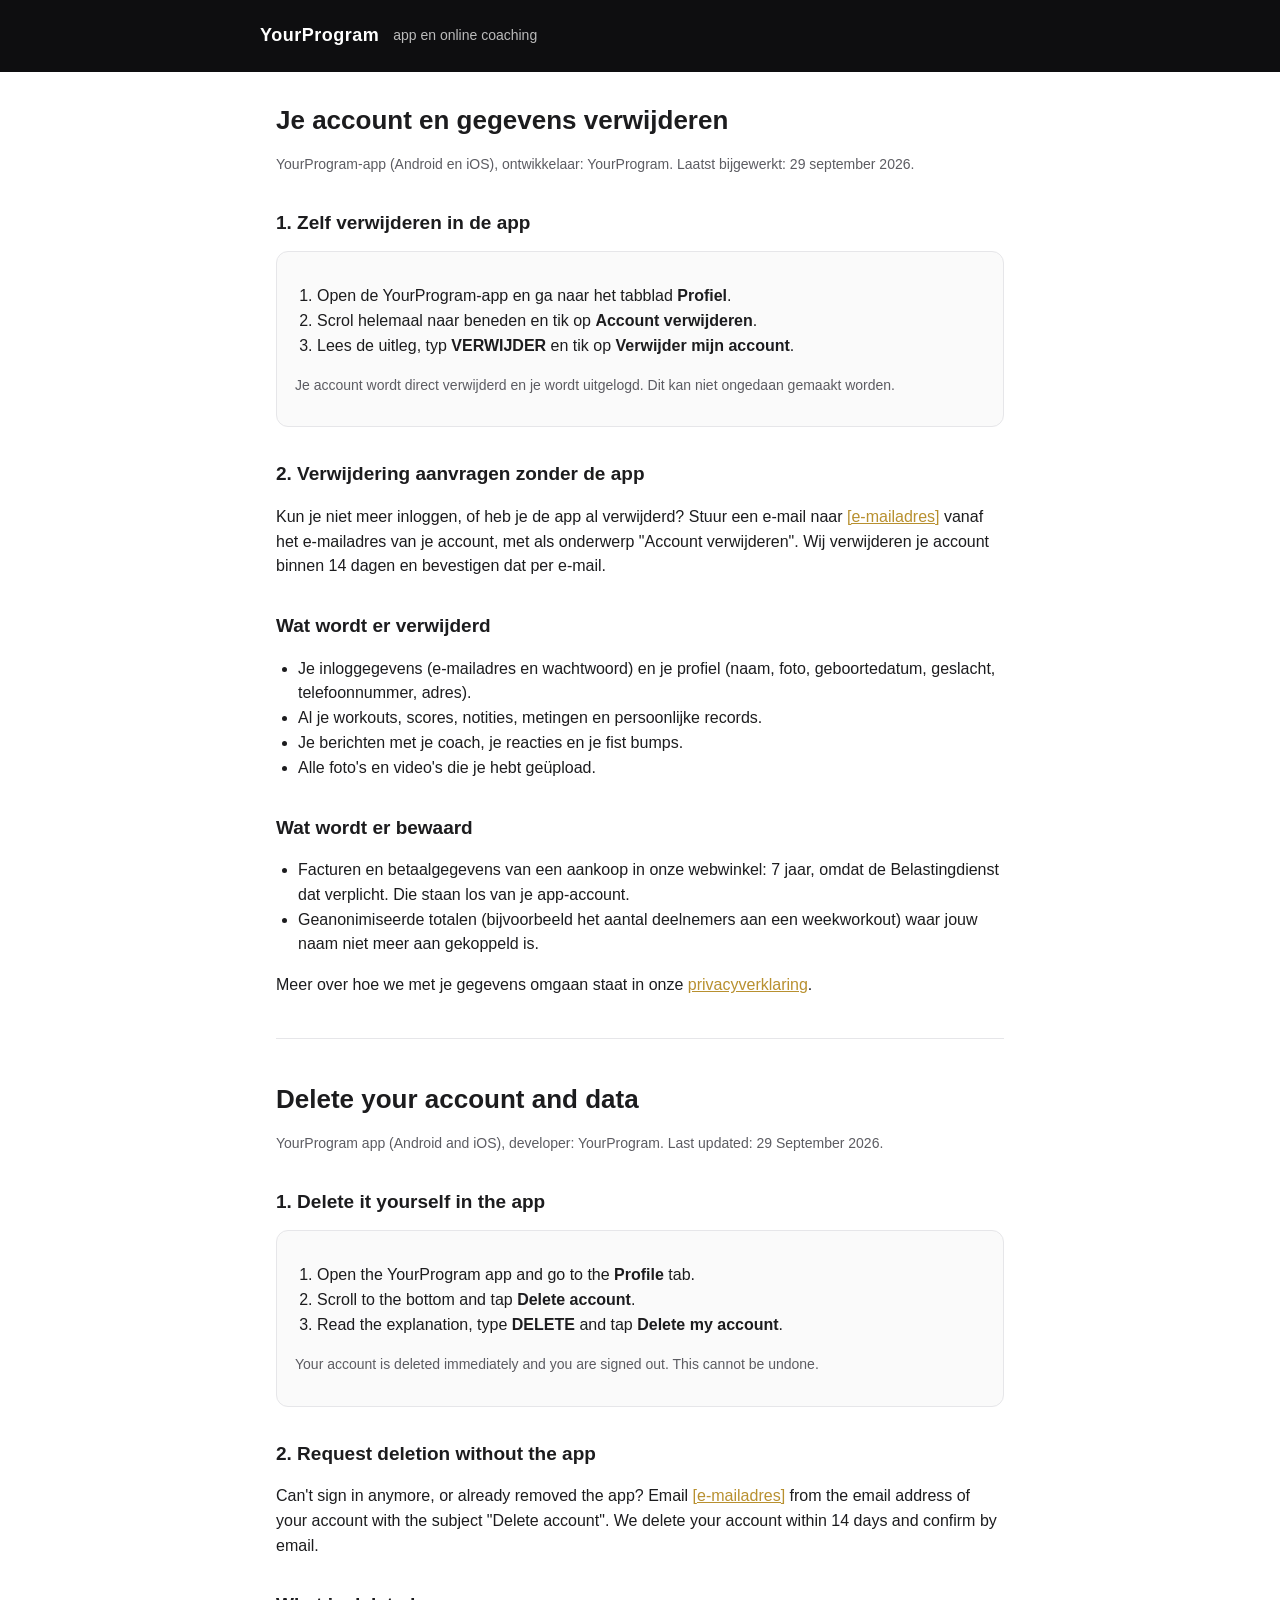
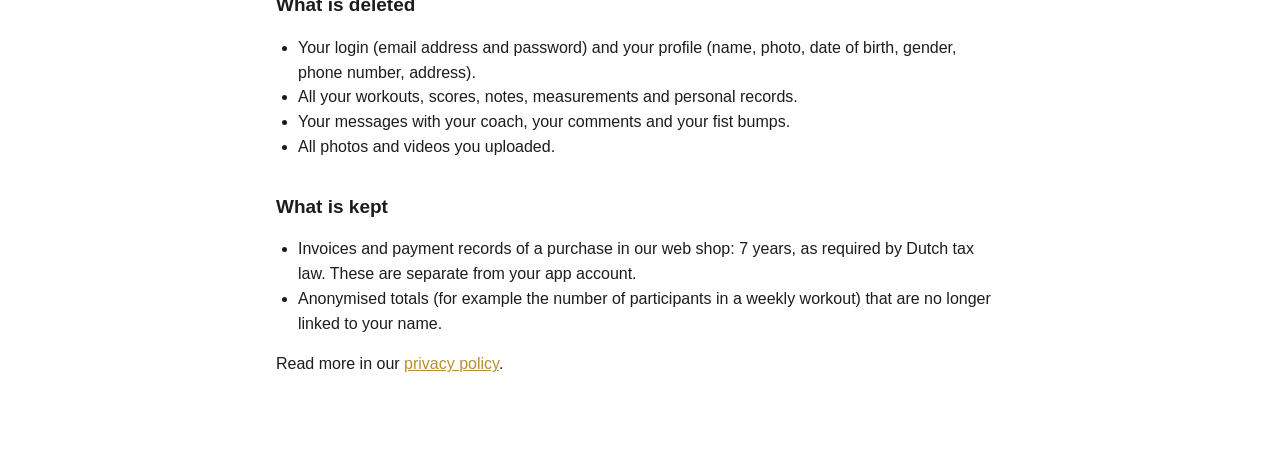
==== account-verwijderen.html @ 651f5249 "Pagina account-verwijderen.html (NL/EN) voor de Google Play-verklaring gegevensverwijdering Co-Autho" ====
<!doctype html>
<html lang="nl">
<head>
  <meta charset="utf-8">
  <meta name="viewport" content="width=device-width, initial-scale=1">
  <title>Account en gegevens verwijderen | YourProgram</title>
  <meta name="description" content="Zo verwijder je je account en je gegevens in de YourProgram-app, of vraag je verwijdering aan.">
  <style>
    :root { --ink: #0E0E10; --paper: #ffffff; --tekst: #1c1c1e; --grijs: #5c5c62; --goud: #b8902f; --lijn: #e6e6e9; }
    * { box-sizing: border-box; }
    body { margin: 0; font-family: Inter, -apple-system, "Segoe UI", Roboto, Arial, sans-serif; color: var(--tekst); background: var(--paper); line-height: 1.55; }
    header { background: var(--ink); color: #fff; padding: 22px 16px; }
    header .inner { max-width: 760px; margin: 0 auto; display: flex; align-items: center; gap: 14px; }
    header strong { font-size: 18px; letter-spacing: .5px; }
    main { max-width: 760px; margin: 0 auto; padding: 28px 16px 56px; }
    h1 { font-size: 26px; margin: 0 0 6px; }
    h2 { font-size: 19px; margin: 32px 0 8px; }
    p, li { font-size: 16px; }
    ol, ul { padding-left: 22px; }
    .box { border: 1px solid var(--lijn); border-radius: 12px; padding: 16px 18px; margin: 14px 0; background: #fafafa; }
    .klein { color: var(--grijs); font-size: 14px; }
    a { color: var(--goud); }
    hr { border: 0; border-top: 1px solid var(--lijn); margin: 40px 0; }
  </style>
</head>
<body>
  <header><div class="inner"><strong>YourProgram</strong><span class="klein" style="color:#bbb">app en online coaching</span></div></header>
  <main>
    <h1>Je account en gegevens verwijderen</h1>
    <p class="klein">YourProgram-app (Android en iOS), ontwikkelaar: YourProgram. Laatst bijgewerkt: 29 september 2026.</p>

    <h2>1. Zelf verwijderen in de app</h2>
    <div class="box">
      <ol>
        <li>Open de YourProgram-app en ga naar het tabblad <strong>Profiel</strong>.</li>
        <li>Scrol helemaal naar beneden en tik op <strong>Account verwijderen</strong>.</li>
        <li>Lees de uitleg, typ <strong>VERWIJDER</strong> en tik op <strong>Verwijder mijn account</strong>.</li>
      </ol>
      <p class="klein">Je account wordt direct verwijderd en je wordt uitgelogd. Dit kan niet ongedaan gemaakt worden.</p>
    </div>

    <h2>2. Verwijdering aanvragen zonder de app</h2>
    <p>Kun je niet meer inloggen, of heb je de app al verwijderd? Stuur een e-mail naar <a href="mailto:[e-mailadres]">[e-mailadres]</a> vanaf het e-mailadres van je account, met als onderwerp "Account verwijderen". Wij verwijderen je account binnen 14 dagen en bevestigen dat per e-mail.</p>

    <h2>Wat wordt er verwijderd</h2>
    <ul>
      <li>Je inloggegevens (e-mailadres en wachtwoord) en je profiel (naam, foto, geboortedatum, geslacht, telefoonnummer, adres).</li>
      <li>Al je workouts, scores, notities, metingen en persoonlijke records.</li>
      <li>Je berichten met je coach, je reacties en je fist bumps.</li>
      <li>Alle foto's en video's die je hebt geüpload.</li>
    </ul>

    <h2>Wat wordt er bewaard</h2>
    <ul>
      <li>Facturen en betaalgegevens van een aankoop in onze webwinkel: 7 jaar, omdat de Belastingdienst dat verplicht. Die staan los van je app-account.</li>
      <li>Geanonimiseerde totalen (bijvoorbeeld het aantal deelnemers aan een weekworkout) waar jouw naam niet meer aan gekoppeld is.</li>
    </ul>
    <p>Meer over hoe we met je gegevens omgaan staat in onze <a href="privacy.html">privacyverklaring</a>.</p>

    <hr>

    <h1 lang="en">Delete your account and data</h1>
    <p class="klein" lang="en">YourProgram app (Android and iOS), developer: YourProgram. Last updated: 29 September 2026.</p>

    <h2 lang="en">1. Delete it yourself in the app</h2>
    <div class="box" lang="en">
      <ol>
        <li>Open the YourProgram app and go to the <strong>Profile</strong> tab.</li>
        <li>Scroll to the bottom and tap <strong>Delete account</strong>.</li>
        <li>Read the explanation, type <strong>DELETE</strong> and tap <strong>Delete my account</strong>.</li>
      </ol>
      <p class="klein">Your account is deleted immediately and you are signed out. This cannot be undone.</p>
    </div>

    <h2 lang="en">2. Request deletion without the app</h2>
    <p lang="en">Can't sign in anymore, or already removed the app? Email <a href="mailto:[e-mailadres]">[e-mailadres]</a> from the email address of your account with the subject "Delete account". We delete your account within 14 days and confirm by email.</p>

    <h2 lang="en">What is deleted</h2>
    <ul lang="en">
      <li>Your login (email address and password) and your profile (name, photo, date of birth, gender, phone number, address).</li>
      <li>All your workouts, scores, notes, measurements and personal records.</li>
      <li>Your messages with your coach, your comments and your fist bumps.</li>
      <li>All photos and videos you uploaded.</li>
    </ul>

    <h2 lang="en">What is kept</h2>
    <ul lang="en">
      <li>Invoices and payment records of a purchase in our web shop: 7 years, as required by Dutch tax law. These are separate from your app account.</li>
      <li>Anonymised totals (for example the number of participants in a weekly workout) that are no longer linked to your name.</li>
    </ul>
    <p lang="en">Read more in our <a href="privacy.html">privacy policy</a>.</p>
  </main>
</body>
</html>
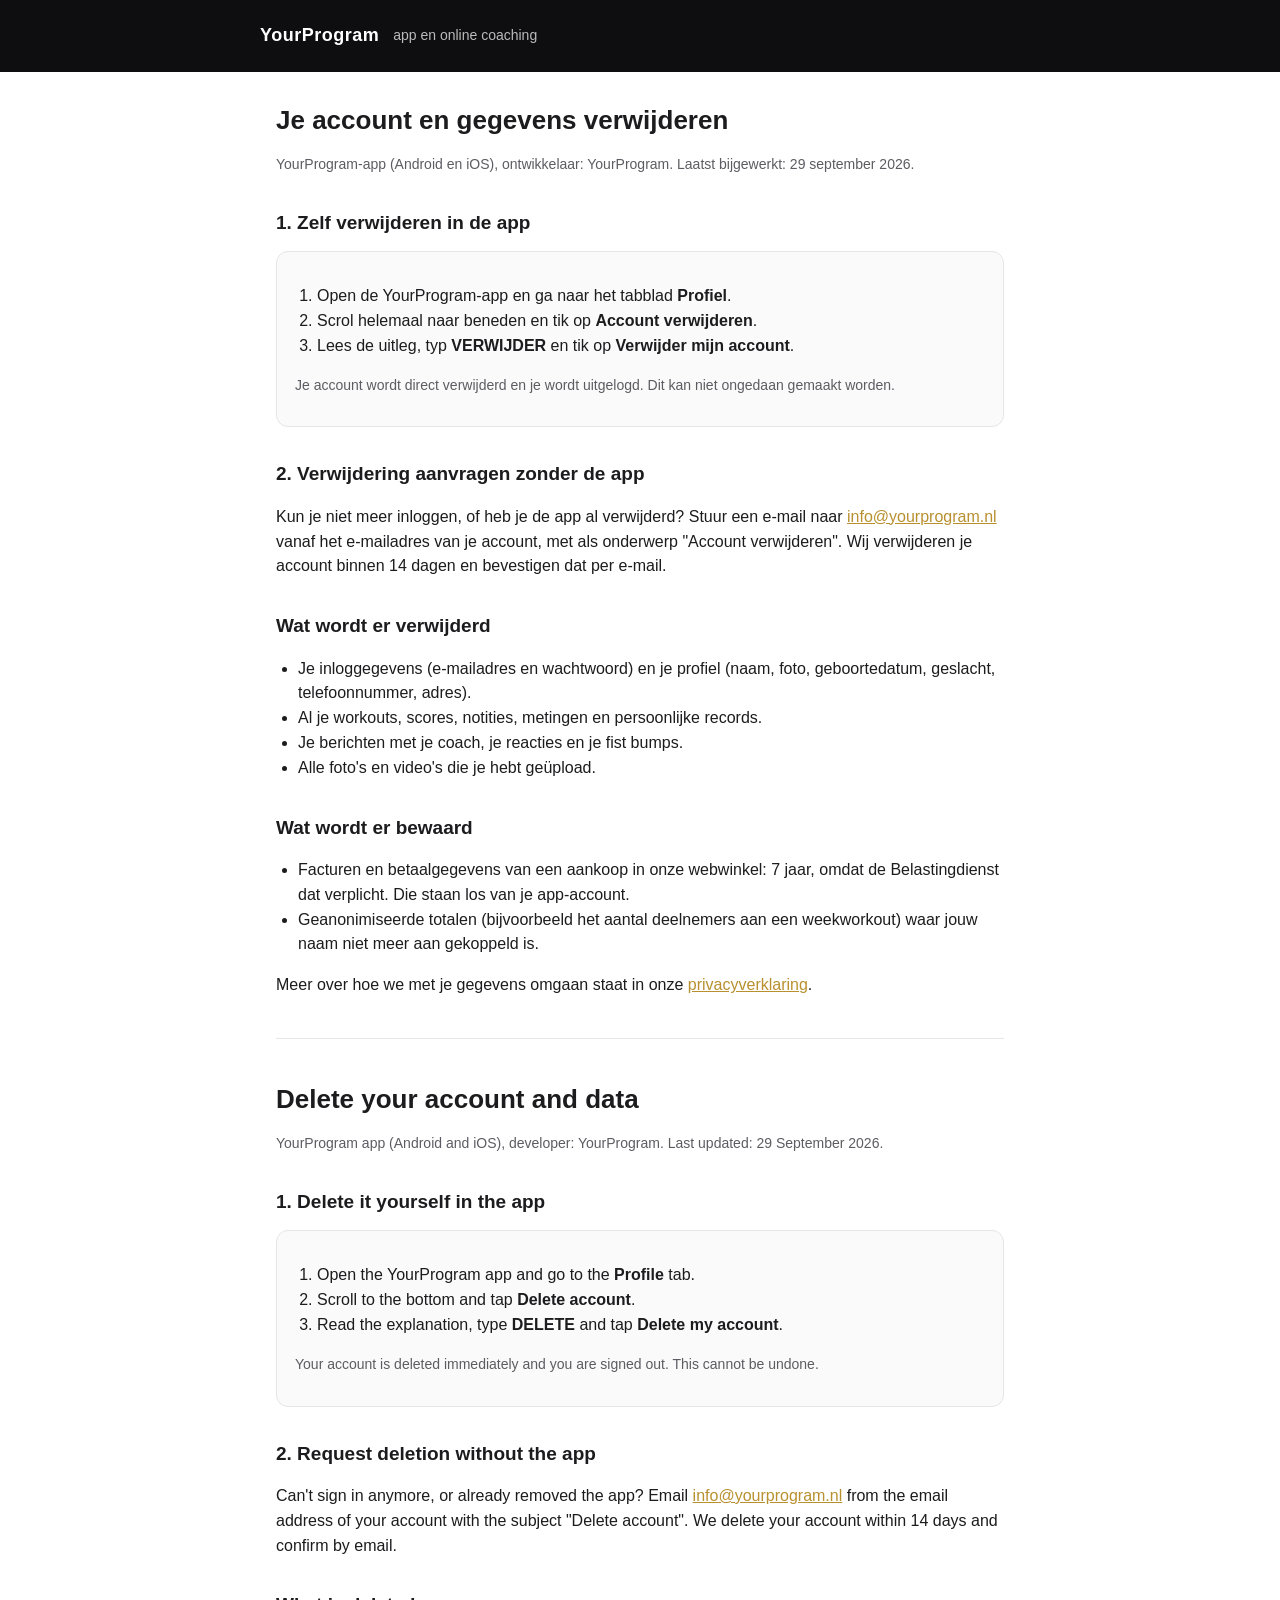
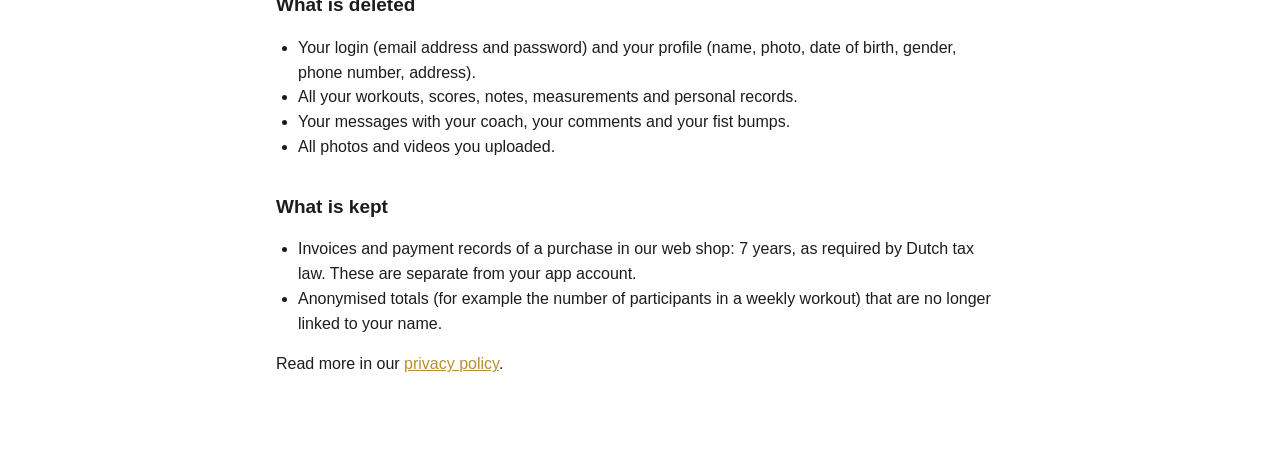
==== commit 4c23199c: "Privacyverklaring en verwijderpagina: KvK-nummer, adres en e-mailadres ingevuld (CrossFit Capelle B." ====
--- a/account-verwijderen.html
+++ b/account-verwijderen.html
@@ -40,7 +40,7 @@
     </div>
 
     <h2>2. Verwijdering aanvragen zonder de app</h2>
-    <p>Kun je niet meer inloggen, of heb je de app al verwijderd? Stuur een e-mail naar <a href="mailto:[e-mailadres]">[e-mailadres]</a> vanaf het e-mailadres van je account, met als onderwerp "Account verwijderen". Wij verwijderen je account binnen 14 dagen en bevestigen dat per e-mail.</p>
+    <p>Kun je niet meer inloggen, of heb je de app al verwijderd? Stuur een e-mail naar <a href="mailto:info@yourprogram.nl">info@yourprogram.nl</a> vanaf het e-mailadres van je account, met als onderwerp "Account verwijderen". Wij verwijderen je account binnen 14 dagen en bevestigen dat per e-mail.</p>
 
     <h2>Wat wordt er verwijderd</h2>
     <ul>
@@ -73,7 +73,7 @@
     </div>
 
     <h2 lang="en">2. Request deletion without the app</h2>
-    <p lang="en">Can't sign in anymore, or already removed the app? Email <a href="mailto:[e-mailadres]">[e-mailadres]</a> from the email address of your account with the subject "Delete account". We delete your account within 14 days and confirm by email.</p>
+    <p lang="en">Can't sign in anymore, or already removed the app? Email <a href="mailto:info@yourprogram.nl">info@yourprogram.nl</a> from the email address of your account with the subject "Delete account". We delete your account within 14 days and confirm by email.</p>
 
     <h2 lang="en">What is deleted</h2>
     <ul lang="en">
